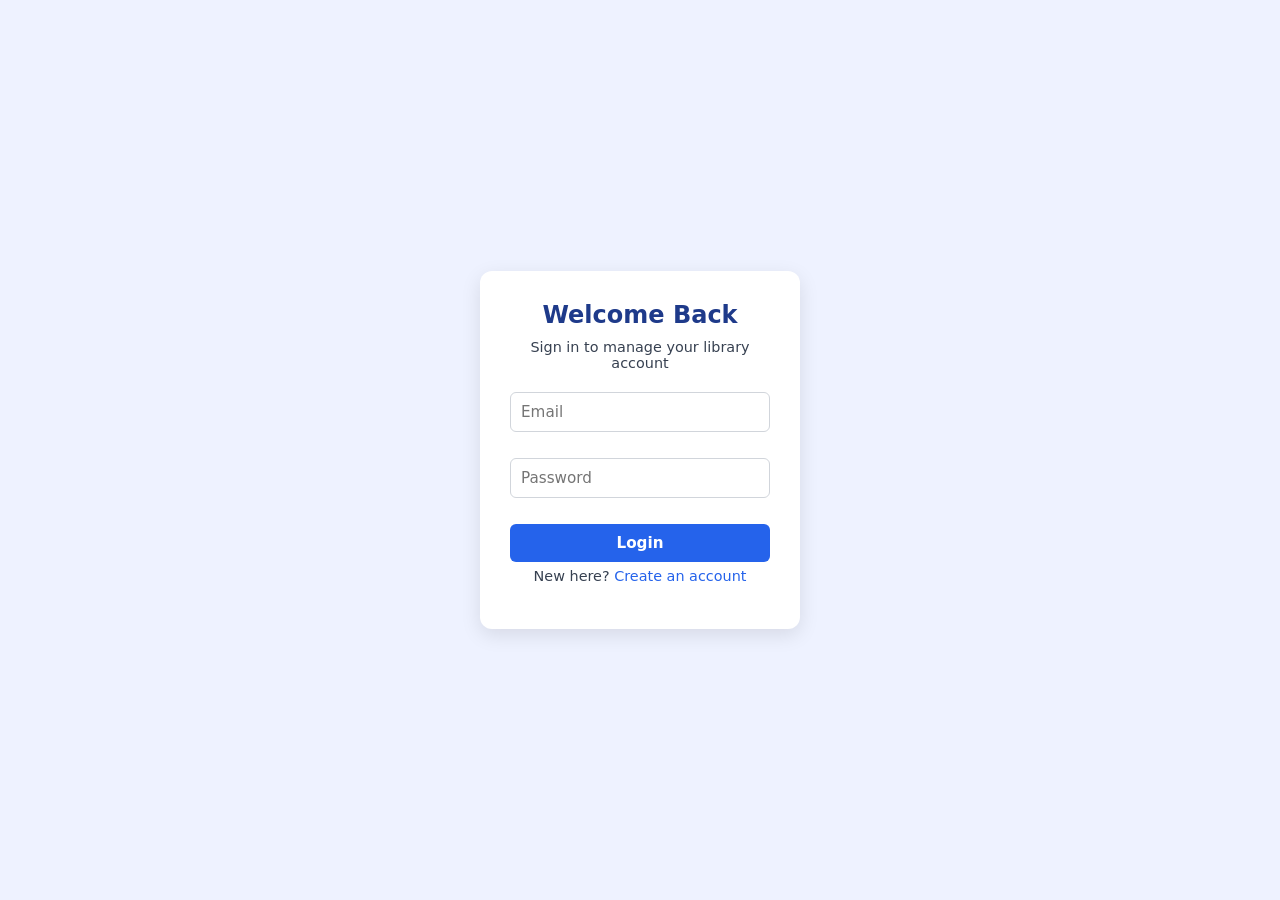
==== frontend/index.html @ 5a6f9b6f "Create index.html" ====
<!DOCTYPE html>
<html lang="en">
<head>
  <meta charset="UTF-8">
  <meta http-equiv="refresh" content="0;url=login.html">
  <title>Redirecting...</title>
</head>
<body>
  <p>Redirecting to login page...</p>
</body>
</html>
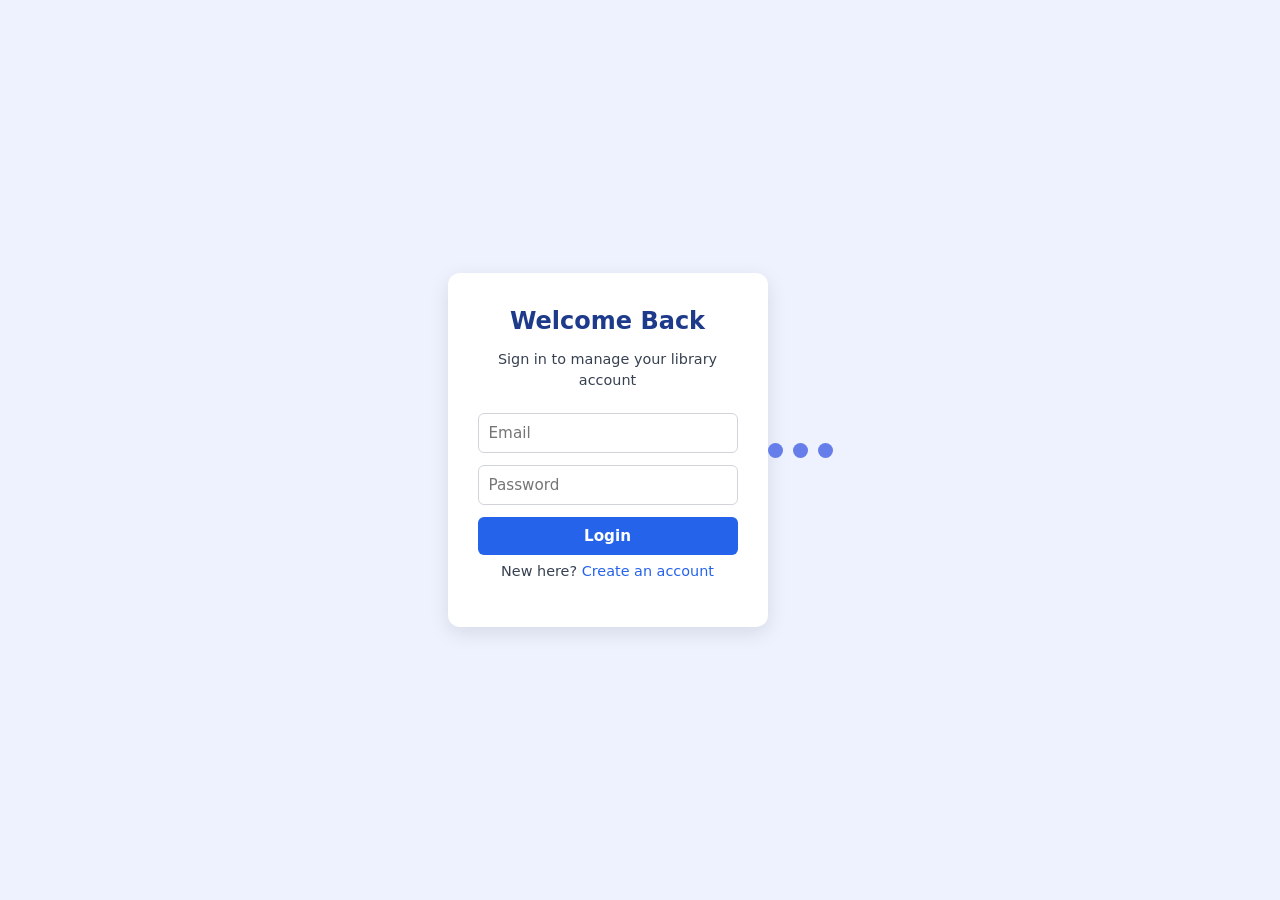
==== commit 19d665b0: "Update index.html" ====
--- a/frontend/index.html
+++ b/frontend/index.html
@@ -2,10 +2,112 @@
 <html lang="en">
 <head>
   <meta charset="UTF-8">
-  <meta http-equiv="refresh" content="0;url=login.html">
-  <title>Redirecting...</title>
+  <title>Library</title>
+  <meta name="viewport" content="width=device-width, initial-scale=1">
+  <link rel="stylesheet" href="style.css">
+  <style>
+    body {
+      background:#eef2ff;
+      display:flex;
+      justify-content:center;
+      align-items:center;
+      height:100vh;
+      font-family:system-ui, sans-serif;
+    }
+    .container {
+      background:#fff;
+      padding:30px;
+      border-radius:12px;
+      box-shadow:0 6px 20px rgba(0,0,0,0.1);
+      width:320px;
+      text-align:center;
+    }
+    h2 { color:#1e3a8a; margin-bottom:10px; }
+    p { color:#374151; font-size:0.9rem; margin-bottom:15px; }
+    input, button {
+      width:100%;
+      padding:10px;
+      margin:6px 0;
+      border-radius:6px;
+      border:1px solid #d1d5db;
+      font-size:0.95rem;
+    }
+    button {
+      background:#2563eb;
+      color:white;
+      border:none;
+      cursor:pointer;
+      font-weight:600;
+    }
+    button:hover { opacity:0.9; }
+    .alert { display:none; padding:8px; border-radius:6px; margin-top:10px; font-size:0.9rem; }
+    .alert-error { background:#fee2e2; color:#991b1b; }
+    a { color:#2563eb; text-decoration:none; }
+    a:hover { text-decoration:underline; }
+  </style>
 </head>
 <body>
-  <p>Redirecting to login page...</p>
+
+  <div class="container">
+    <h2>Welcome Back</h2>
+    <p>Sign in to manage your library account</p>
+
+    <form id="login-form">
+      <input type="email" name="email" placeholder="Email" required>
+      <input type="password" name="password" placeholder="Password" required>
+      <button type="submit">Login</button>
+    </form>
+
+    <div id="login-error" class="alert alert-error"></div>
+
+    <p>New here? <a href="register.html">Create an account</a></p>
+  </div>
+
+  <div class="bouncing-dots" id="loader">
+    <div></div>
+    <div></div>
+    <div></div>
+  </div>
+
+  <script>
+    const API_BASE_URL = "https://library-management-system-s7gj.onrender.com";
+
+    async function apiRequest(path, options={}) {
+      const res = await fetch(API_BASE_URL + path, {
+        headers: {"Content-Type":"application/json"},
+        ...options
+      });
+      let data = null;
+      try { data = await res.json(); } catch(e){}
+      if(!res.ok) throw new Error(data?.message || "Request failed");
+      return data;
+    }
+
+    document.getElementById("login-form").addEventListener("submit", async function(e){
+      e.preventDefault();
+      const form = e.target;
+      const email = form.email.value.trim();
+      const password = form.password.value;
+
+      const errorBox = document.getElementById("login-error");
+      errorBox.style.display="none";
+
+      try {
+        const user = await apiRequest("/api/auth/login", {
+          method:"POST",
+          body: JSON.stringify({email,password})
+        });
+
+        localStorage.setItem("lms_user", JSON.stringify(user));
+
+        window.location.href = "dashboard.html";
+
+      } catch(err){
+        errorBox.innerText = err.message || "Login failed ❌";
+        errorBox.style.display="block";
+      }
+    });
+  </script>
+
 </body>
 </html>
--- a/frontend/style.css
+++ b/frontend/style.css
@@ -0,0 +1,211 @@
+/* ------------------- Base ------------------- */
+* {
+  box-sizing: border-box;
+  margin: 0;
+  padding: 0;
+  font-family: system-ui, -apple-system, BlinkMacSystemFont, "Segoe UI", sans-serif;
+}
+
+body {
+  background: #eef2ff;
+  color: #111827;
+  padding: 20px;
+  font-size: 16px;
+  line-height: 1.5;
+}
+
+/* ------------------- Header ------------------- */
+header {
+  width: 100%;
+  background: #1e3a8a; /* Dark Blue */
+  color: white;
+  display: flex;
+  justify-content: space-between;
+  align-items: center;
+  padding: 16px 24px;
+  border-radius: 8px;
+  margin-bottom: 20px;
+}
+header h2 {
+  font-size: 1.8rem;
+  font-weight: 700;
+  color: #ffffff; /* Library Dashboard pure white */
+}
+
+#user-info {
+  text-align: right;
+}
+#user-name {
+  font-weight: 700;
+  font-size: 1rem;
+  color: #ffffff; /* Name pure white */
+}
+#user-email {
+  font-size: 0.9rem;
+  color: #ffffff; /* Email pure white */
+}
+#user-role {
+  display: inline-block;
+  background: #22c55e; /* Green badge */
+  color: white;
+  padding: 3px 10px;
+  border-radius: 6px;
+  font-size: 0.85rem;
+  margin-top: 4px;
+  font-weight: 600;
+}
+#user-info button {
+  background: #ef4444;
+  color: white;
+  border: none;
+  padding: 8px 14px;
+  border-radius: 6px;
+  cursor: pointer;
+  margin-top: 8px;
+  font-size: 0.9rem;
+  font-weight: 600;
+}
+#user-info button:hover { background: #b91c1c; }
+
+/* ------------------- Search Bar ------------------- */
+.search-bar {
+  margin: 20px auto;
+  display: flex;
+  justify-content: center;
+  gap: 10px;
+  max-width: 600px;
+}
+.search-bar input {
+  flex: 1;
+  padding: 10px;
+  border-radius: 6px;
+  border: 1px solid #d1d5db;
+  font-size: 1rem;
+}
+.search-bar button {
+  background: #f59e0b;
+  color: white;
+  border: none;
+  padding: 10px 14px;
+  border-radius: 6px;
+  font-weight: 600;
+  font-size: 1rem;
+}
+.search-bar button:hover { opacity: 0.9; }
+
+/* ------------------- Books Grid ------------------- */
+.books-grid {
+  display: grid;
+  grid-template-columns: repeat(auto-fill, minmax(240px, 1fr));
+  gap: 18px;
+  margin-top: 20px;
+}
+.book-card {
+  background: #fff;
+  border-radius: 12px;
+  padding: 16px;
+  border: 1px solid #e5e7eb;
+  transition: transform 0.2s, box-shadow 0.2s;
+}
+.book-card.available { border-left: 4px solid #22c55e; }
+.book-card.unavailable { border-left: 4px solid #dc2626; }
+.book-card:hover {
+  transform: translateY(-4px);
+  box-shadow: 0 6px 20px rgba(0,0,0,0.15);
+}
+.book-title {
+  font-size: 1.1rem;
+  font-weight: 600;
+  color: #1e40af;
+}
+.book-meta {
+  font-size: 0.9rem;
+  color: #374151;
+}
+
+/* ------------------- Book Actions ------------------- */
+.book-actions {
+  display: flex;
+  gap: 8px;
+  margin-top: 8px;
+  flex-wrap: wrap;
+}
+button {
+  padding: 8px 12px;
+  border-radius: 6px;
+  border: none;
+  cursor: pointer;
+  transition: 0.2s;
+  font-size: 0.9rem;
+  font-weight: 600;
+}
+button:hover { opacity: 0.85; }
+.btn-issue { background: #15803d; color: white; }
+.btn-return { background: #b91c1c; color: white; }
+.btn-add, .btn-save { background: #2563eb; color: white; }
+.btn-delete { background: #dc2626; color: white; }
+.btn-search { background: #f59e0b; color: white; }
+
+/* ------------------- Return Section ------------------- */
+#return-section {
+  margin: 30px auto;
+  display: flex;
+  justify-content: center;
+  gap: 10px;
+  max-width: 600px;
+  background: #f9fafb;
+  padding: 14px;
+  border-radius: 8px;
+  box-shadow: 0 4px 12px rgba(0,0,0,0.1);
+}
+#return-transaction-id {
+  flex: 1;
+  padding: 10px;
+  border-radius: 6px;
+  border: 1px solid #d1d5db;
+  font-size: 1rem;
+}
+
+/* ------------------- Alerts ------------------- */
+.alert {
+  display: none;
+  padding: 8px;
+  border-radius: 6px;
+  margin-top: 8px;
+  font-size: 0.9rem;
+}
+.alert-success { background: #dcfce7; color: #166534; }
+.alert-error { background: #fee2e2; color: #991b1b; }
+
+/* ------------------- Links ------------------- */
+a { color: #2563eb; text-decoration: none; cursor: pointer; font-size: 0.9rem; }
+a:hover { text-decoration: underline; }
+
+/* ------------------- Responsive ------------------- */
+@media(max-width:600px){
+  .books-grid { grid-template-columns: repeat(auto-fill, minmax(180px,1fr)); }
+  .search-bar, #return-section { flex-direction: column; }
+  #user-info { text-align: center; }
+}
+
+
+.bouncing-dots {
+      display: flex;
+      gap: 10px;
+    }
+
+    .bouncing-dots div {
+      width: 15px;
+      height: 15px;
+      background: #667eea;
+      border-radius: 50%;
+      animation: bounce 1.4s ease-in-out infinite;
+    }
+
+    .bouncing-dots div:nth-child(2) { animation-delay: 0.2s; }
+    .bouncing-dots div:nth-child(3) { animation-delay: 0.4s; }
+
+    @keyframes bounce {
+      0%, 80%, 100% { transform: translateY(0); }
+      40% { transform: translateY(-30px); }
+    }
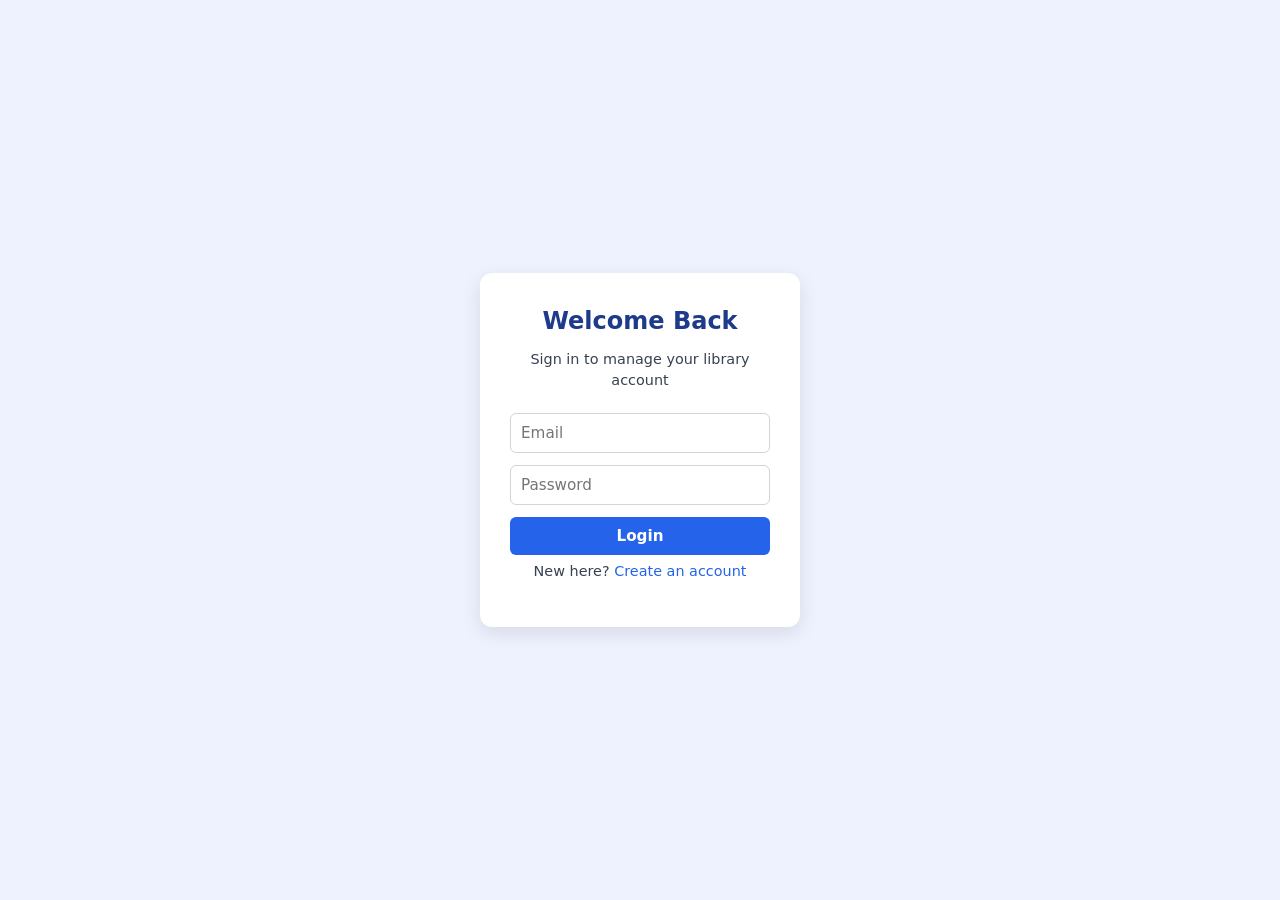
==== commit cc669a74: "Update index.html" ====
--- a/frontend/index.html
+++ b/frontend/index.html
@@ -63,12 +63,6 @@
     <p>New here? <a href="register.html">Create an account</a></p>
   </div>
 
-  <div class="bouncing-dots" id="loader">
-    <div></div>
-    <div></div>
-    <div></div>
-  </div>
-
   <script>
     const API_BASE_URL = "https://library-management-system-s7gj.onrender.com";
 
